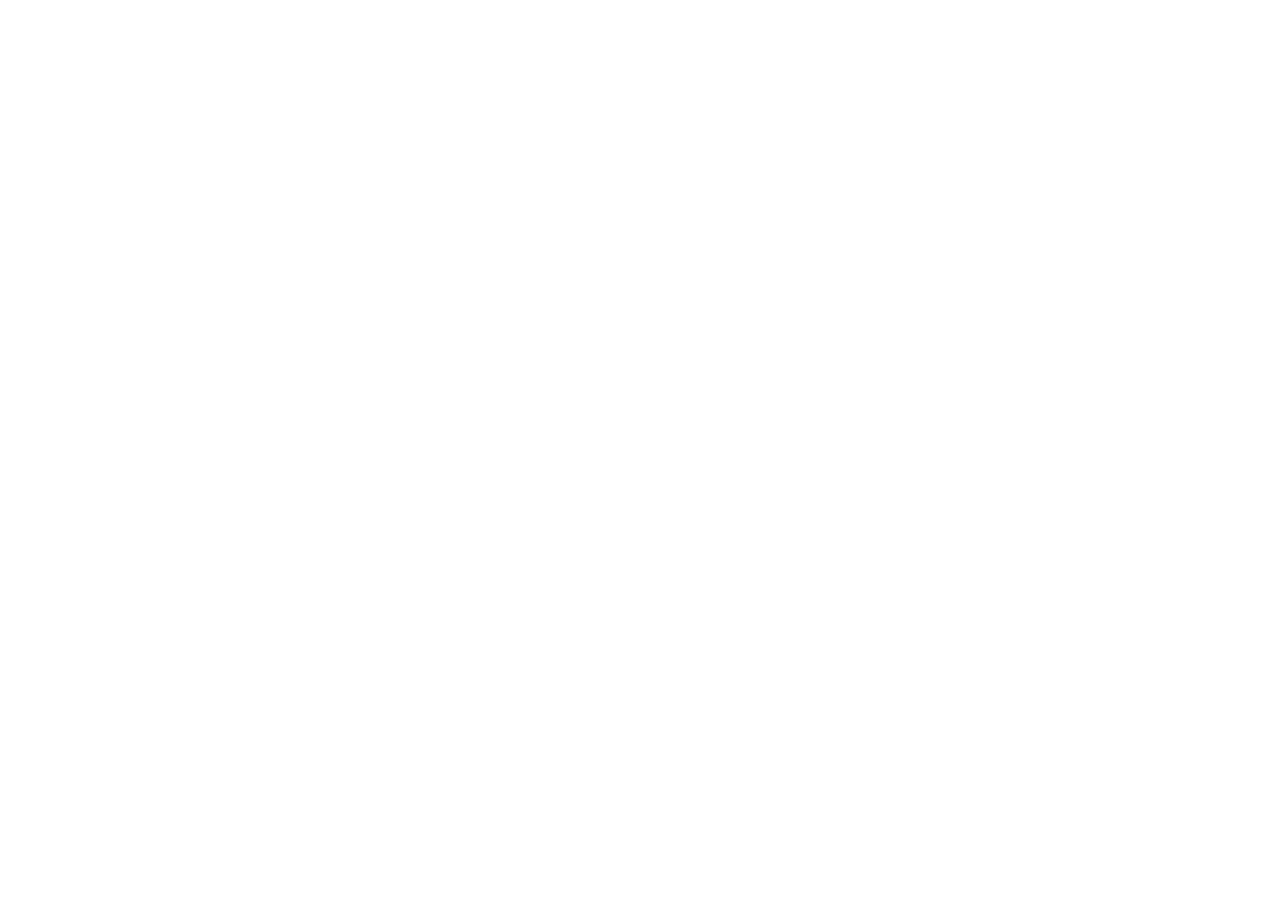
==== index.html @ c789a4a4 "Setup the project" ====
<!DOCTYPE html>
<html lang="en">

<head>
    <meta charset="UTF-8">
    <meta http-equiv="X-UA-Compatible" content="IE=edge">
    <meta name="viewport" content="width=device-width, initial-scale=1.0">
    <title>Conference</title>
    <link rel="stylesheet" href="./styles/style.css" />
</head>

<body>

</body>

</html>
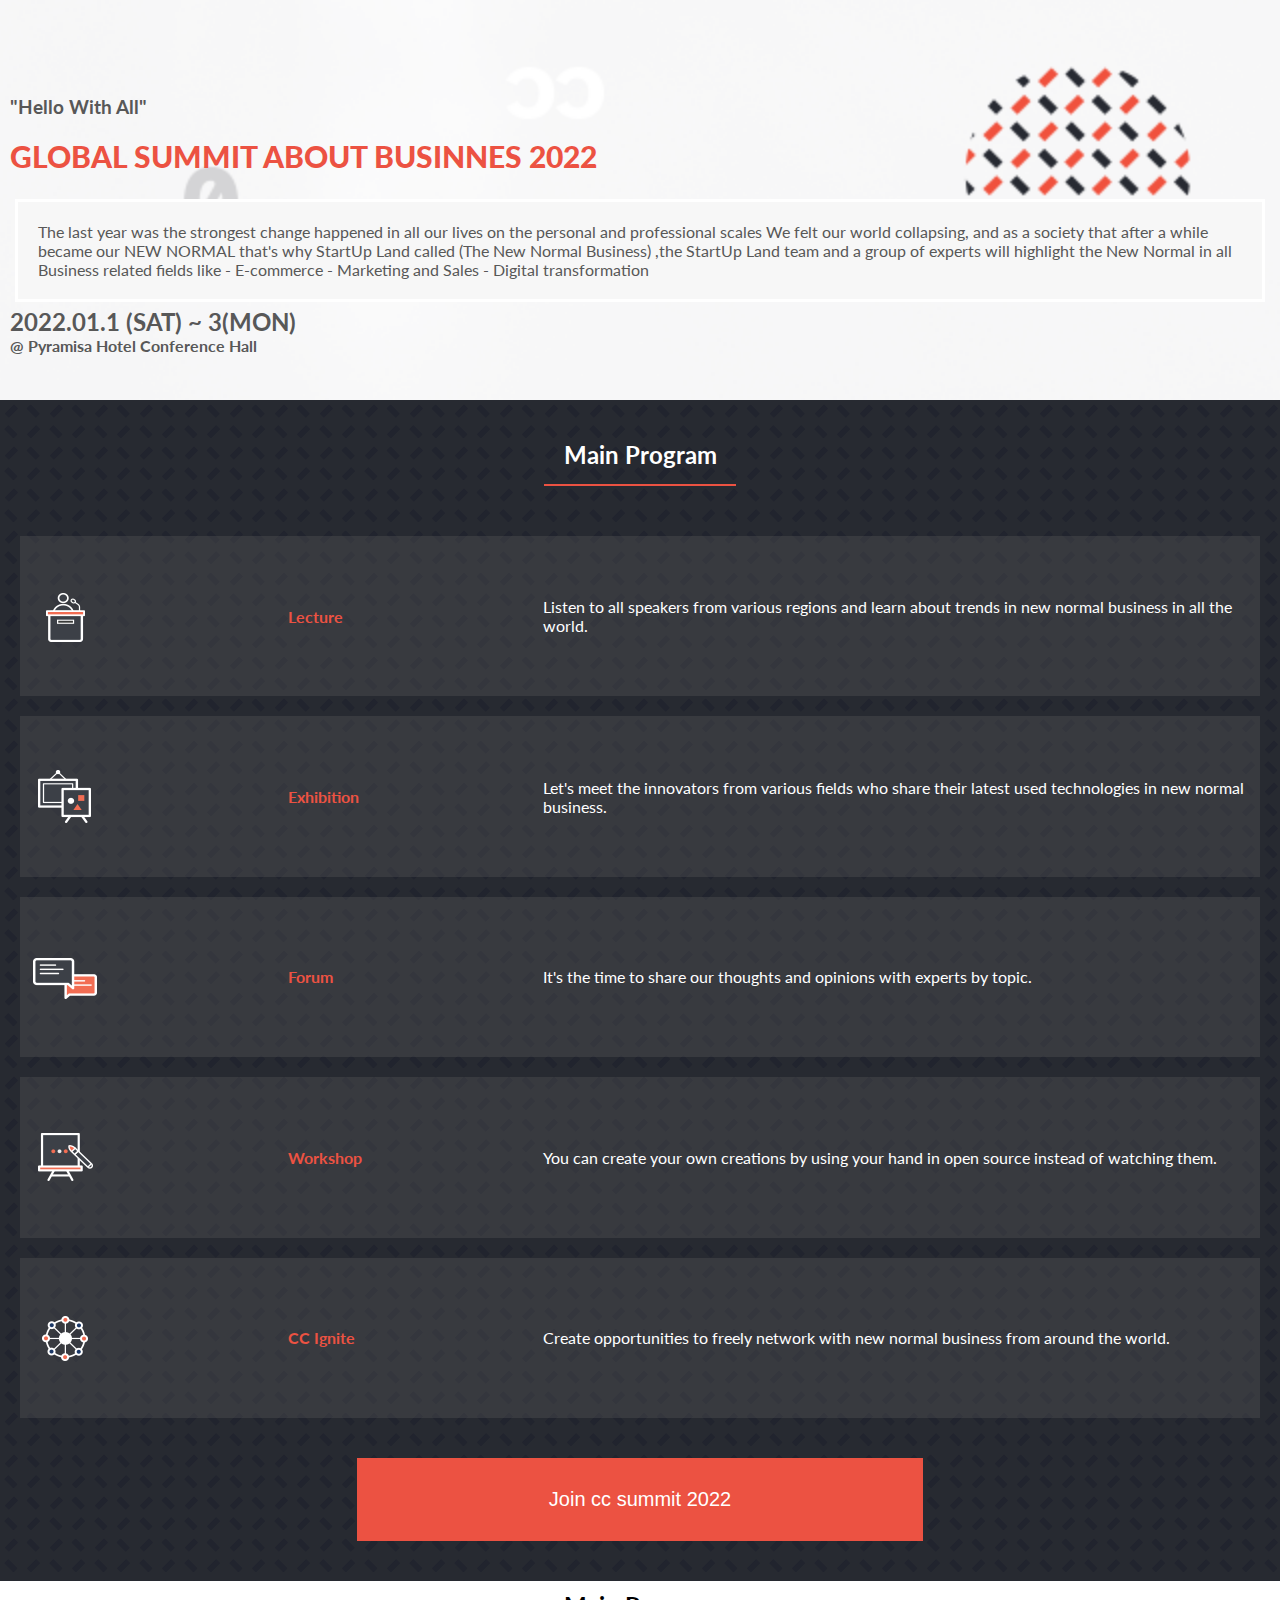
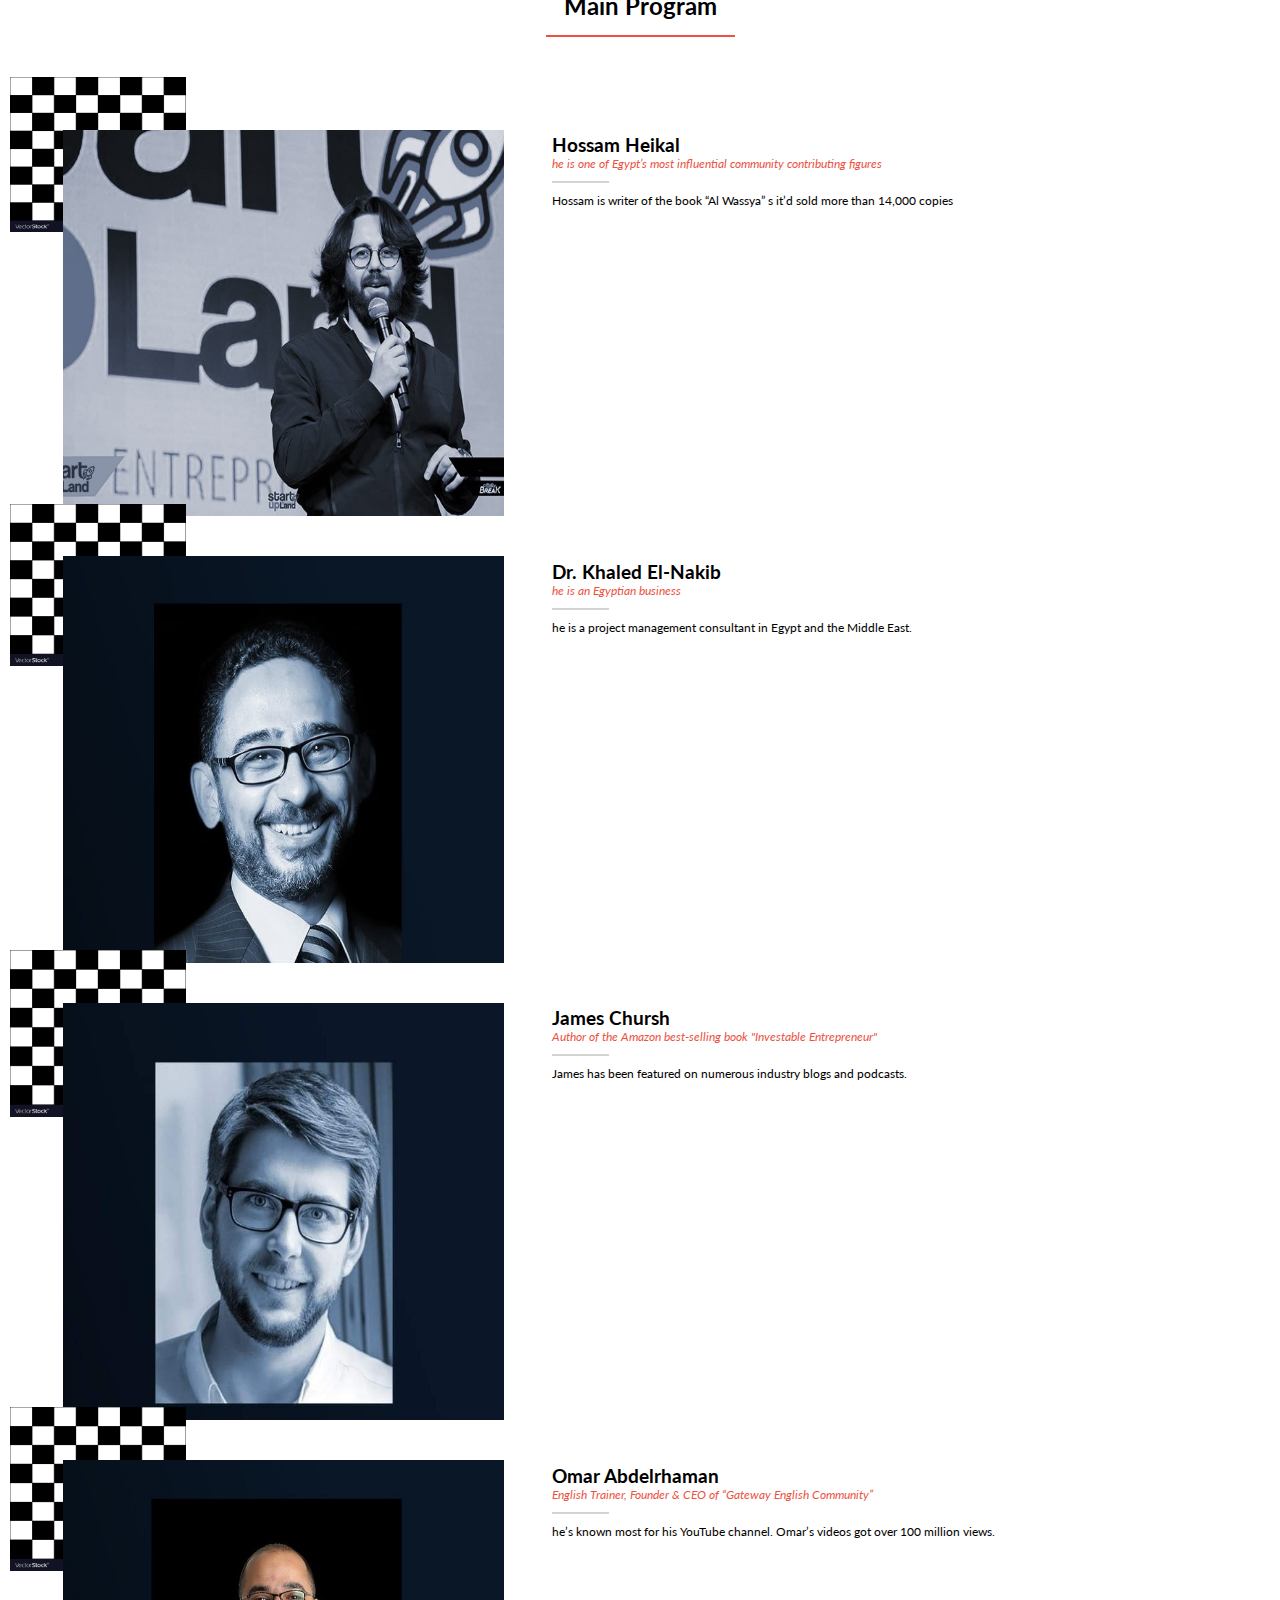
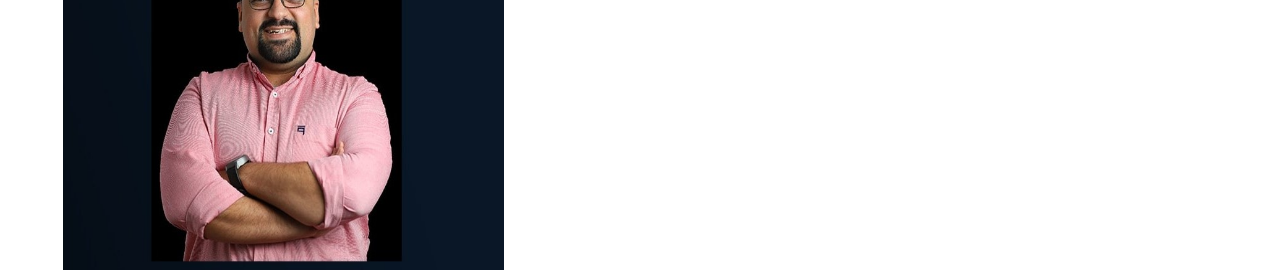
==== commit 001def88: "Finish mobile version for milestone 1" ====
--- a/index.html
+++ b/index.html
@@ -6,10 +6,173 @@
     <meta http-equiv="X-UA-Compatible" content="IE=edge">
     <meta name="viewport" content="width=device-width, initial-scale=1.0">
     <title>Conference</title>
-    <link rel="stylesheet" href="./styles/style.css" />
+    <link rel="stylesheet" href="./styles/index.css" />
+    <link rel="stylesheet" href="https://use.fontawesome.com/releases/v5.15.4/css/all.css"
+        integrity="sha384-DyZ88mC6Up2uqS4h/KRgHuoeGwBcD4Ng9SiP4dIRy0EXTlnuz47vAwmeGwVChigm" crossorigin="anonymous">
 </head>
 
 <body>
+    <!-- DESKTOP: social media header   -->
+    <di>
+        <!-- 
+        <i class="fab fa-twitter"></i>
+        <i class="fab fa-facebook-f"></i> -->
+    </di>
+
+    <!-- nav -->
+    <nav class="nav">
+        <i class="fas fa-bars"></i>
+    </nav>
+
+    <!-- header section -->
+    <header class="header">
+        <h3>"Hello With All"</h3>
+        <h1 class="header__header1">GLOBAL SUMMIT ABOUT BUSINNES 2022</h1>
+        <p class="header__text">
+            The last year was the strongest change happened in all our lives on the personal and professional scales We
+            felt our world collapsing, and as a society that after a while became our NEW NORMAL that's why StartUp Land
+            called (The New Normal Business) ,the StartUp Land team and a group of experts will highlight the New
+            Normal in all Business related fields like - E-commerce - Marketing and Sales - Digital transformation
+        </p>
+        <h2>2022.01.1 (SAT) ~ 3(MON)</h2>
+        <h4 class="header__time">@ Pyramisa Hotel Conference Hall</h4>
+    </header>
+
+    <!-- main progeram -->
+    <main class="main">
+        <div class="main__heading">
+            <h2>Main Program</h2>
+            <div class="main__line"></div>
+        </div>
+        <div class="main__List">
+            <div class="main__List__item">
+                <img class="main__List__item__SubItem" src="./assets/lecture.png" alt="lecture">
+                <h4 class="main__List__item__SubItem main__List__item__title"> Lecture</h4>
+                <p class="main__List__item__SubItem ">
+                    Listen to all speakers from various regions and learn about trends
+                    in new normal business in all the world.
+                </p>
+            </div>
+            <div class="main__List__item">
+                <img class="main__List__item__SubItem" src="./assets/CC.png" alt="CC">
+                <h4 class="main__List__item__SubItem main__List__item__title"> Exhibition</h4>
+                <p class="main__List__item__SubItem ">
+                    Let's meet the innovators from various fields who share their latest
+                    used technologies in new normal business.
+                </p>
+            </div>
+            <div class="main__List__item">
+                <img class="main__List__item__SubItem" src="./assets/forum.png" alt="forum">
+                <h4 class="main__List__item__SubItem main__List__item__title"> Forum</h4>
+                <p class="main__List__item__SubItem ">
+                    It's the time to share our thoughts and opinions with experts by topic.
+                </p>
+            </div>
+            <div class="main__List__item">
+                <img class="main__List__item__SubItem" src="./assets/workshop.png" alt="workshop">
+                <h4 class="main__List__item__SubItem main__List__item__title"> Workshop</h4>
+                <p class="main__List__item__SubItem ">
+                    You can create your own creations by using your hand in open source instead of watching them.
+                </p>
+            </div>
+            <div class="main__List__item">
+                <img class="main__List__item__SubItem" src="./assets/ignite.png" alt="ignite">
+                <h4 class="main__List__item__SubItem main__List__item__title">CC Ignite</h4>
+                <p class="main__List__item__SubItem ">
+                    Create opportunities to freely network with new normal business from around the world.
+                </p>
+            </div>
+        </div>
+        <div class="btn-container">
+            <button class="main-btn" type="button">
+                Join cc summit 2022
+            </button>
+        </div>
+    </main>
+    <!-- featured speakers -->
+    <section class="speakers">
+        <div class="speakers__heading">
+            <h2>Main Program</h2>
+            <div class="speakers__line"></div>
+        </div>
+        <div class="speakers__list__item">
+            <div class="speaker__list__item__img">
+                <img src="./assets/HossamHeikal2.jpeg" />
+            </div>
+            <div class="speaker__list__item__content">
+                <h3>Hossam Heikal</h3>
+                <p class="speaker__list__item__content__bio">
+                    he is one of Egypt’s most influential community contributing figures
+                </p>
+                <div class="speakers__bio__line">
+
+                </div>
+                <p>
+                    Hossam is writer of the book “Al Wassya” s it’d sold more than 14,000 copies
+                </p>
+            </div>
+        </div>
+        <div class="speakers__list__item">
+            <div class="speaker__list__item__img">
+                <img src="./assets/khalid.jpg" />
+            </div>
+            <div class="speaker__list__item__content">
+                <h3>Dr. Khaled El-Nakib</h3>
+                <p class="speaker__list__item__content__bio">
+                    he is an Egyptian business
+                </p>
+                <div class="speakers__bio__line">
+
+                </div>
+                <p>
+                    he is a project management consultant in Egypt and the Middle East.
+                </p>
+            </div>
+        </div>
+        <div class="speakers__list__item">
+            <div class="speaker__list__item__img">
+                <img src="./assets/james.jpg" />
+            </div>
+            <div class="speaker__list__item__content">
+                <h3>James Chursh</h3>
+                <p class="speaker__list__item__content__bio">
+                    Author of the Amazon best-selling book "Investable Entrepreneur"
+                </p>
+                <div class="speakers__bio__line">
+
+                </div>
+                <p>
+                    James has been featured on numerous industry blogs and podcasts.
+            </div>
+        </div>
+        <div class="speakers__list__item">
+            <div class="speaker__list__item__img">
+                <img src="./assets/omarabdo.jpg" />
+            </div>
+            <div class="speaker__list__item__content">
+                <h3>Omar Abdelrhaman</h3>
+                <p class="speaker__list__item__content__bio">
+                    English Trainer, Founder & CEO of “Gateway English Community”
+                </p>
+                <div class="speakers__bio__line">
+
+                </div>
+                <p>
+                    he’s known most for his YouTube channel. Omar’s videos got over 100 million views.
+                </p>
+            </div>
+        </div>
+    </section>
+
+    <!-- DESKTOP: partner section -->
+    <section class="partner">
+
+    </section>
+
+    <!-- DESKTOP: footer -->
+    <footer class="footer">
+
+    </footer>
 
 </body>
 
--- a/styles/index.css
+++ b/styles/index.css
@@ -0,0 +1,167 @@
+@import url('https://fonts.googleapis.com/css2?family=Lato:ital,wght@0,100;0,300;0,400;0,700;0,900;1,100;1,300;1,400;1,700;1,900&display=swap');
+
+/*
+black: #272A31 
+orange: #EC5242
+gray: #D3D3D3
+*/
+body {
+  font-family: 'Lato', sans-serif;
+  font-weight: 400;
+}
+
+* {
+  margin: 0;
+  padding: 0;
+}
+
+i {
+  font-size: 30px;
+  margin: 20px 0 0 20px;
+}
+
+i:hover {
+  color: white;
+}
+
+.header {
+  background-image: url('../assets/mobile-bg.png');
+  background-size: cover;
+  background-position: center;
+  margin-top: -50px;
+  padding: 110px 10px 45px 10px;
+  color: #585858;
+}
+
+.header__header1 {
+  font-family: 'Lato', sans-serif;
+  padding: 20px 0;
+  font-size: 1.9em;
+  font-weight: 900;
+  color: #ec5242;
+}
+
+.header__text {
+  padding: 20px;
+  border: 3.5px solid #fff;
+  background-color: #f7f7f7;
+  margin: 5px;
+}
+
+.main {
+  background-image: url('../assets/main-bg.png');
+  background-color: #272a31;
+  color: #fff;
+  padding: 40px 0;
+}
+
+.main__line {
+  width: 15%;
+  height: 2px;
+  background-color: #ec5242;
+  margin-top: 15px;
+}
+
+.main__heading {
+  display: flex;
+  flex-direction: column;
+  align-items: center;
+}
+
+/* sperate */
+
+.main__List {
+  padding-top: 30px;
+}
+
+.main__List__item {
+  display: grid;
+  grid-template-columns: 18% 18% 58%;
+  background-color: #5f5f5f50;
+  grid-column-gap: 3%;
+  padding: 4% 1%;
+  margin: 20px;
+}
+
+.main__List__item__SubItem {
+  align-self: center;
+}
+
+.main__List__item__title {
+  color: #ec5242;
+}
+
+.btn-container {
+  display: flex;
+  justify-content: center;
+  margin-top: 40px;
+}
+
+.main-btn {
+  padding: 30px 15%;
+  background-color: #ec5242;
+  color: #fff;
+  border-style: none;
+  font-size: 20px;
+}
+
+/**************speakers styles****************/
+.speakers {
+  min-height: 500px;
+  padding: 10px;
+}
+
+.speakers__line {
+  width: 15%;
+  height: 2px;
+  background-color: #ec5242;
+  margin-top: 15px;
+}
+
+.speakers__heading {
+  display: flex;
+  flex-direction: column;
+  align-items: center;
+}
+
+.speakers__list__item {
+  display: grid;
+  grid-template-columns: 35% 57%;
+  grid-column-gap: 8%;
+  margin-top: 40px;
+}
+
+.speaker__list__item__img {
+  background-image: url('../assets/chess.jpg');
+  background-size: 40% 40%;
+  background-repeat: no-repeat;
+  background-position-x: 0;
+  background-position-y: 0;
+}
+
+.speaker__list__item__img img {
+  width: 100%;
+  height: 100%;
+  padding-left: 12%;
+  padding-top: 12%;
+}
+
+.speaker__list__item__content {
+  padding-top: 8%;
+}
+
+.speaker__list__item__content__bio {
+  font-style: italic;
+  color: #ec5242;
+}
+
+.speakers__bio__line {
+  width: 8%;
+  height: 2px;
+  background-color: #d3d3d3;
+  margin: 10px 0;
+}
+
+.speaker__list__item__content p {
+  font-size: 12px;
+}
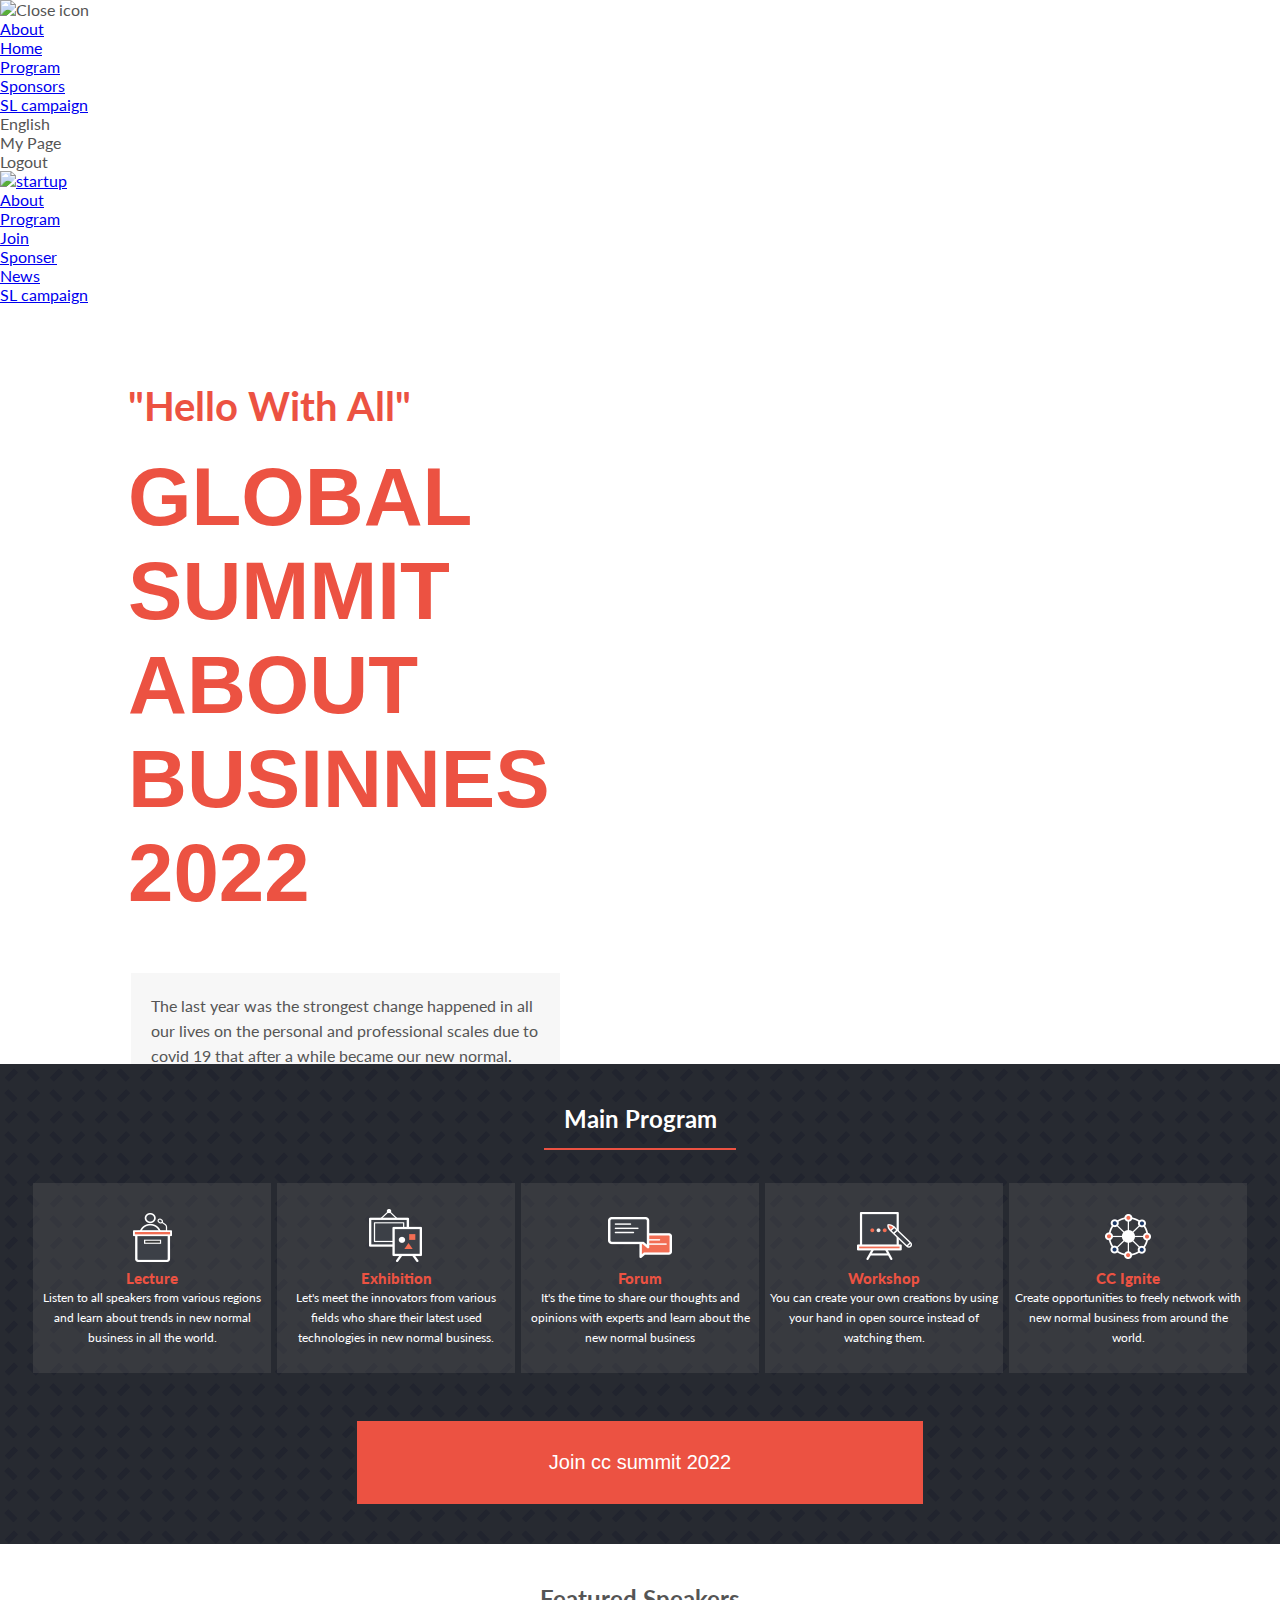
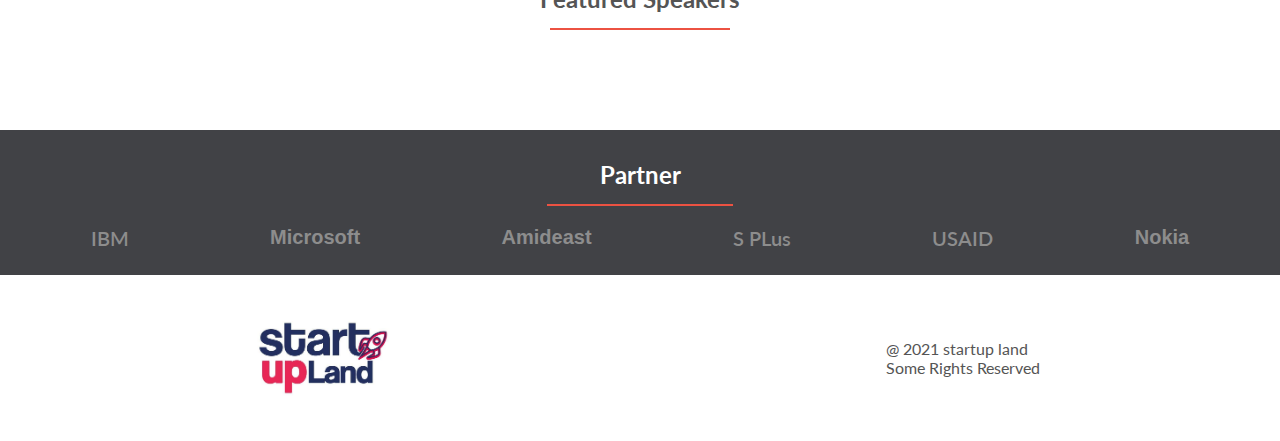
==== commit 13f77afe: "make some changes in style and readme" ====
--- a/index.html
+++ b/index.html
@@ -5,48 +5,80 @@
     <meta charset="UTF-8">
     <meta http-equiv="X-UA-Compatible" content="IE=edge">
     <meta name="viewport" content="width=device-width, initial-scale=1.0">
-    <title>Conference</title>
+    <title>Home</title>
     <link rel="stylesheet" href="./styles/index.css" />
+    <link rel="stylesheet" href="./styles/common.css" />
     <link rel="stylesheet" href="https://use.fontawesome.com/releases/v5.15.4/css/all.css"
         integrity="sha384-DyZ88mC6Up2uqS4h/KRgHuoeGwBcD4Ng9SiP4dIRy0EXTlnuz47vAwmeGwVChigm" crossorigin="anonymous">
 </head>
 
 <body>
+    <!-- overlay mobile menu code -->
+    <div id="navbar-overlay" class="overlay-background">
+        <a class="closeIcon"><img src="./assets/close-icon.png" alt="Close icon"></a>
+        <ul class="overlay-content">
+            <li><a class="one" href="about.html">About</a></li>
+            <li><a href="index.html">Home</a></li>
+            <li><a href="#program">Program</a></li>
+            <li><a href="#sponsor">Sponsors</a></li>
+            <li class="menu-item-border"><a class="item-link" href="#">SL campaign </a></li>
+        </ul>
+    </div>
+
     <!-- DESKTOP: social media header   -->
-    <di>
-        <!-- 
-        <i class="fab fa-twitter"></i>
-        <i class="fab fa-facebook-f"></i> -->
-    </di>
+    <div class="social">
+        <div> <i class="fab fa-twitter"></i></div>
+        <div> <i class="fab fa-facebook-f"></i></div>
+        <div>English</div>
+        <div>My Page</div>
+        <div>Logout</div>
+    </div>
 
     <!-- nav -->
-    <nav class="nav">
-        <i class="fas fa-bars"></i>
-    </nav>
+    <header class="nav">
+        <!-- <i class="fas fa-bars" id="humberger"></i> -->
+        <nav class="navbar-humberger">
+            <div class="icon-tab" id="humberger">
+                <div class="tab"></div>
+                <div class="tab"></div>
+                <div class="tab"></div>
+            </div>
+        </nav>
+        <ul class="nav__list">
+            <li class="nav__list__item nav__list__logo"><a href="about.html"><img src="./assets/nav-startup.jpg"
+                        alt="startup" /></a></li>
+            <li><a class="highlited" href="./about.html">About</a></li>
+            <li><a href="#">Program</a></li>
+            <li><a href="#">Join</a></li>
+            <li><a href="#">Sponser</a></li>
+            <li><a href="#">News</a></li>
+            <li class="item-border"><a href="#" class="item-link">SL campaign</a></li>
+        </ul>
+    </header>
 
     <!-- header section -->
     <header class="header">
-        <h3>"Hello With All"</h3>
-        <h1 class="header__header1">GLOBAL SUMMIT ABOUT BUSINNES 2022</h1>
+        <h2 class="header__header2">"Hello With All"</h2>
+        <h1 class="header__header1">GLOBAL SUMMIT ABOUT BUSINNES<span> 2022</span></h1>
         <p class="header__text">
-            The last year was the strongest change happened in all our lives on the personal and professional scales We
-            felt our world collapsing, and as a society that after a while became our NEW NORMAL that's why StartUp Land
-            called (The New Normal Business) ,the StartUp Land team and a group of experts will highlight the New
-            Normal in all Business related fields like - E-commerce - Marketing and Sales - Digital transformation
+            The last year was the strongest change happened in all our lives on the personal and professional scales due
+            to covid 19 that after a while became our new normal.
         </p>
-        <h2>2022.01.1 (SAT) ~ 3(MON)</h2>
-        <h4 class="header__time">@ Pyramisa Hotel Conference Hall</h4>
+        <h2 class="header__date">2022.01.1 (SAT) ~ 3(MON)</h2>
+        <p>@ Pyramisa Hotel Conference Hall</p>
     </header>
 
     <!-- main progeram -->
-    <main class="main">
+    <main class="main" id="program">
         <div class="main__heading">
             <h2>Main Program</h2>
             <div class="main__line"></div>
         </div>
         <div class="main__List">
             <div class="main__List__item">
-                <img class="main__List__item__SubItem" src="./assets/lecture.png" alt="lecture">
+                <div class="main__List__item__container">
+                    <img class="main__List__item__SubItem" src="./assets/lecture.png" alt="lecture">
+                </div>
                 <h4 class="main__List__item__SubItem main__List__item__title"> Lecture</h4>
                 <p class="main__List__item__SubItem ">
                     Listen to all speakers from various regions and learn about trends
@@ -54,7 +86,9 @@
                 </p>
             </div>
             <div class="main__List__item">
-                <img class="main__List__item__SubItem" src="./assets/CC.png" alt="CC">
+                <div class="main__List__item__container">
+                    <img class="main__List__item__SubItem" src="./assets/CC.png" alt="CC">
+                </div>
                 <h4 class="main__List__item__SubItem main__List__item__title"> Exhibition</h4>
                 <p class="main__List__item__SubItem ">
                     Let's meet the innovators from various fields who share their latest
@@ -62,21 +96,29 @@
                 </p>
             </div>
             <div class="main__List__item">
-                <img class="main__List__item__SubItem" src="./assets/forum.png" alt="forum">
+                <div class="main__List__item__container">
+                    <img class="main__List__item__SubItem" src="./assets/forum.png" alt="forum">
+                </div>
                 <h4 class="main__List__item__SubItem main__List__item__title"> Forum</h4>
                 <p class="main__List__item__SubItem ">
-                    It's the time to share our thoughts and opinions with experts by topic.
+                    It's the time to share our thoughts and opinions with experts and learn about the new
+                    normal business
                 </p>
             </div>
             <div class="main__List__item">
-                <img class="main__List__item__SubItem" src="./assets/workshop.png" alt="workshop">
+                <div class="main__List__item__container">
+                    <img class="main__List__item__SubItem" src="./assets/workshop.png" alt="workshop">
+
+                </div>
                 <h4 class="main__List__item__SubItem main__List__item__title"> Workshop</h4>
                 <p class="main__List__item__SubItem ">
                     You can create your own creations by using your hand in open source instead of watching them.
                 </p>
             </div>
             <div class="main__List__item">
-                <img class="main__List__item__SubItem" src="./assets/ignite.png" alt="ignite">
+                <div class="main__List__item__container">
+                    <img class="main__List__item__SubItem" src="./assets/ignite.png" alt="ignite">
+                </div>
                 <h4 class="main__List__item__SubItem main__List__item__title">CC Ignite</h4>
                 <p class="main__List__item__SubItem ">
                     Create opportunities to freely network with new normal business from around the world.
@@ -92,88 +134,46 @@
     <!-- featured speakers -->
     <section class="speakers">
         <div class="speakers__heading">
-            <h2>Main Program</h2>
+            <h2>Featured Speakers</h2>
             <div class="speakers__line"></div>
         </div>
-        <div class="speakers__list__item">
-            <div class="speaker__list__item__img">
-                <img src="./assets/HossamHeikal2.jpeg" />
-            </div>
-            <div class="speaker__list__item__content">
-                <h3>Hossam Heikal</h3>
-                <p class="speaker__list__item__content__bio">
-                    he is one of Egypt’s most influential community contributing figures
-                </p>
-                <div class="speakers__bio__line">
+        <div class="speakers__container">
 
-                </div>
-                <p>
-                    Hossam is writer of the book “Al Wassya” s it’d sold more than 14,000 copies
-                </p>
-            </div>
+
         </div>
-        <div class="speakers__list__item">
-            <div class="speaker__list__item__img">
-                <img src="./assets/khalid.jpg" />
-            </div>
-            <div class="speaker__list__item__content">
-                <h3>Dr. Khaled El-Nakib</h3>
-                <p class="speaker__list__item__content__bio">
-                    he is an Egyptian business
-                </p>
-                <div class="speakers__bio__line">
-
-                </div>
-                <p>
-                    he is a project management consultant in Egypt and the Middle East.
-                </p>
-            </div>
-        </div>
-        <div class="speakers__list__item">
-            <div class="speaker__list__item__img">
-                <img src="./assets/james.jpg" />
-            </div>
-            <div class="speaker__list__item__content">
-                <h3>James Chursh</h3>
-                <p class="speaker__list__item__content__bio">
-                    Author of the Amazon best-selling book "Investable Entrepreneur"
-                </p>
-                <div class="speakers__bio__line">
-
-                </div>
-                <p>
-                    James has been featured on numerous industry blogs and podcasts.
-            </div>
-        </div>
-        <div class="speakers__list__item">
-            <div class="speaker__list__item__img">
-                <img src="./assets/omarabdo.jpg" />
-            </div>
-            <div class="speaker__list__item__content">
-                <h3>Omar Abdelrhaman</h3>
-                <p class="speaker__list__item__content__bio">
-                    English Trainer, Founder & CEO of “Gateway English Community”
-                </p>
-                <div class="speakers__bio__line">
-
-                </div>
-                <p>
-                    he’s known most for his YouTube channel. Omar’s videos got over 100 million views.
-                </p>
-            </div>
-        </div>
+        <button class="speaker-btn">MORE</button>
     </section>
 
     <!-- DESKTOP: partner section -->
-    <section class="partner">
+    <section class="partner" id="sponsor">
+        <h2>Partner</h2>
+        <div class="main__heading">
+            <div class="main__line"></div>
+        </div>
+        <div class="partner__logos">
+            <span class="partner__logos__type1">IBM</span>
+            <span class="partner__logos__type2">Microsoft</span>
+            <span class="partner__logos__type2">Amideast</span>
+            <span class="partner__logos__type1">S PLus</span>
+            <span class="partner__logos__type1">USAID</span>
+            <span class="partner__logos__type2">Nokia</span>
+        </div>
 
     </section>
 
     <!-- DESKTOP: footer -->
-    <footer class="footer">
-
+    <footer>
+        <div class="footer__container">
+            <img src="./assets/startup.jpg" alt="startup">
+            <div class="footer__container__content">
+                <p>@ 2021 startup land</p>
+                <p>Some Rights Reserved </p>
+            </div>
+        </div>
     </footer>
 
+    <script src="./scripts/menu.js"></script>
+    <script src="./scripts/speakers.js"></script>
 </body>
 
 </html>--- a/styles/index.css
+++ b/styles/index.css
@@ -1,5 +1,5 @@
 @import url('https://fonts.googleapis.com/css2?family=Lato:ital,wght@0,100;0,300;0,400;0,700;0,900;1,100;1,300;1,400;1,700;1,900&display=swap');
-
+@import url('http://fonts.cdnfonts.com/css/cocogoose');
 /*
 black: #272A31 
 orange: #EC5242
@@ -8,6 +8,7 @@
 body {
   font-family: 'Lato', sans-serif;
   font-weight: 400;
+  color: #555555;
 }
 
 * {
@@ -15,29 +16,40 @@
   padding: 0;
 }
 
-i {
-  font-size: 30px;
-  margin: 20px 0 0 20px;
-}
-
-i:hover {
-  color: white;
-}
-
 .header {
-  background-image: url('../assets/mobile-bg.png');
+  box-sizing: border-box;
+  width: 100%;
+  height: 100%;
+  padding: 110px 40px;
+  display: block;
+  position: relative;
+  margin-top: -50px;
+  color: #555555;
+  z-index: -1;
+}
+
+.header::after {
+  content: '';
+  background: url('../assets/bg-home.jpg');
   background-size: cover;
-  background-position: center;
-  margin-top: -50px;
-  padding: 110px 10px 45px 10px;
-  color: #585858;
+  opacity: 0.5;
+  top: 0;
+  left: 0;
+  bottom: 0;
+  right: 0;
+  position: absolute;
+  z-index: -1;
+}
+
+.header__header2 {
+  color: #ec5242;
 }
 
 .header__header1 {
-  font-family: 'Lato', sans-serif;
+  font-family: 'COCOGOOSE', sans-serif;
   padding: 20px 0;
   font-size: 1.9em;
-  font-weight: 900;
+  font-weight: 700;
   color: #ec5242;
 }
 
@@ -46,6 +58,13 @@
   border: 3.5px solid #fff;
   background-color: #f7f7f7;
   margin: 5px;
+  line-height: 25px;
+}
+
+.header__date {
+  font-family: 'COCOGOOSE', sans-serif;
+  font-size: 1.3em;
+  padding: 20px 0 5px 0;
 }
 
 .main {
@@ -67,8 +86,6 @@
   flex-direction: column;
   align-items: center;
 }
-
-/* sperate */
 
 .main__List {
   padding-top: 30px;
@@ -85,10 +102,15 @@
 
 .main__List__item__SubItem {
   align-self: center;
+  font-size: 15px;
+  font-weight: 400;
+  line-height: 20px;
 }
 
 .main__List__item__title {
+  font-size: 17px;
   color: #ec5242;
+  font-weight: bold;
 }
 
 .btn-container {
@@ -107,8 +129,7 @@
 
 /**************speakers styles****************/
 .speakers {
-  min-height: 500px;
-  padding: 10px;
+  padding: 20px;
 }
 
 .speakers__line {
@@ -129,6 +150,7 @@
   grid-template-columns: 35% 57%;
   grid-column-gap: 8%;
   margin-top: 40px;
+  box-sizing: border-box;
 }
 
 .speaker__list__item__img {
@@ -142,6 +164,8 @@
 .speaker__list__item__img img {
   width: 100%;
   height: 100%;
+  object-fit: cover;
+  object-position: bottom;
   padding-left: 12%;
   padding-top: 12%;
 }
@@ -165,3 +189,172 @@
 .speaker__list__item__content p {
   font-size: 12px;
 }
+
+.speaker-btn {
+  width: 100%;
+  height: 50px;
+  background-color: #fff;
+  border: 1px solid #d3d3d3;
+  margin-top: 70px;
+  color: #555555;
+}
+
+.partner {
+  display: none;
+}
+
+.footer__container {
+  display: none;
+}
+
+.icon-tab {
+  margin: 20px 0 0 20px;
+  width: 30px;
+  z-index: 2;
+  cursor: pointer;
+}
+
+.tab {
+  background-color: #131313;
+  width: 25px;
+  height: 4px;
+  margin-bottom: 4px;
+  border-radius: 2px;
+}
+
+@media screen and (min-width: 768px) {
+  .navbar-humberger {
+    display: none;
+  }
+
+  .header {
+    padding-left: 10%;
+    height: 90vh;
+    padding-top: 10%;
+  }
+
+  .header__header2 {
+    font-size: 2.5em;
+  }
+
+  .header__header1 {
+    width: 50%;
+    font-size: 5.1em;
+  }
+
+  .header__header1 span {
+    display: block;
+  }
+
+  .header__text {
+    padding: 20px;
+    border: 3.5px solid #fff;
+    background-color: #f7f7f7;
+    margin: 30px 0;
+    width: 35%;
+  }
+
+  .header__date {
+    font-family: 'COCOGOOSE', sans-serif;
+    font-size: 2em;
+    padding: 20px 0 15px 0;
+  }
+
+  .main__List {
+    display: grid;
+    grid-template-columns: repeat(5, 1fr);
+    padding: 30px;
+  }
+
+  .main__List__item__container {
+    text-align: center;
+  }
+
+  .main__List__item {
+    display: grid;
+    grid-template-columns: 100%;
+    background-color: #5f5f5f50;
+    padding: 10% 2%;
+    margin: 3px;
+    text-align: center;
+  }
+
+  .main__List__item__SubItem {
+    font-size: 12px;
+    font-weight: 400;
+    line-height: 20px;
+  }
+
+  .main__List__item__title {
+    font-size: 15px;
+    font-weight: 1000;
+  }
+
+  .btn-container {
+    margin-top: 15px;
+  }
+
+  .speakers {
+    padding: 40px;
+  }
+
+  .speakers__container {
+    display: grid;
+    grid-template-columns: 1fr 1fr;
+    grid-row-gap: 25px;
+  }
+
+  .speaker-btn {
+    display: none;
+  }
+
+  .partner {
+    display: block;
+    background-color: #414246;
+    text-align: center;
+    padding: 0 20px;
+    margin-top: 60px;
+  }
+
+  .partner h2 {
+    color: #fff;
+    padding-top: 30px;
+  }
+
+  .partner__logos {
+    display: flex;
+    justify-content: space-around;
+    flex-wrap: wrap;
+    font-weight: 600;
+    font-size: 20px;
+    color: #8d8d8d;
+    margin-top: 10px;
+  }
+
+  .partner__logos span {
+    padding-bottom: 15px;
+    margin: 10px;
+  }
+
+  .partner__logos__type1 {
+    font-family: 'Lato', sans-serif;
+  }
+
+  .partner__logos__type2 {
+    font-family: 'COCOGOOSE', sans-serif;
+  }
+
+  .footer__container {
+    display: flex;
+    justify-content: space-around;
+  }
+
+  .footer__container img {
+    width: 13%;
+    height: 7%;
+  }
+
+  .footer__container__content {
+    align-self: center;
+  }
+}
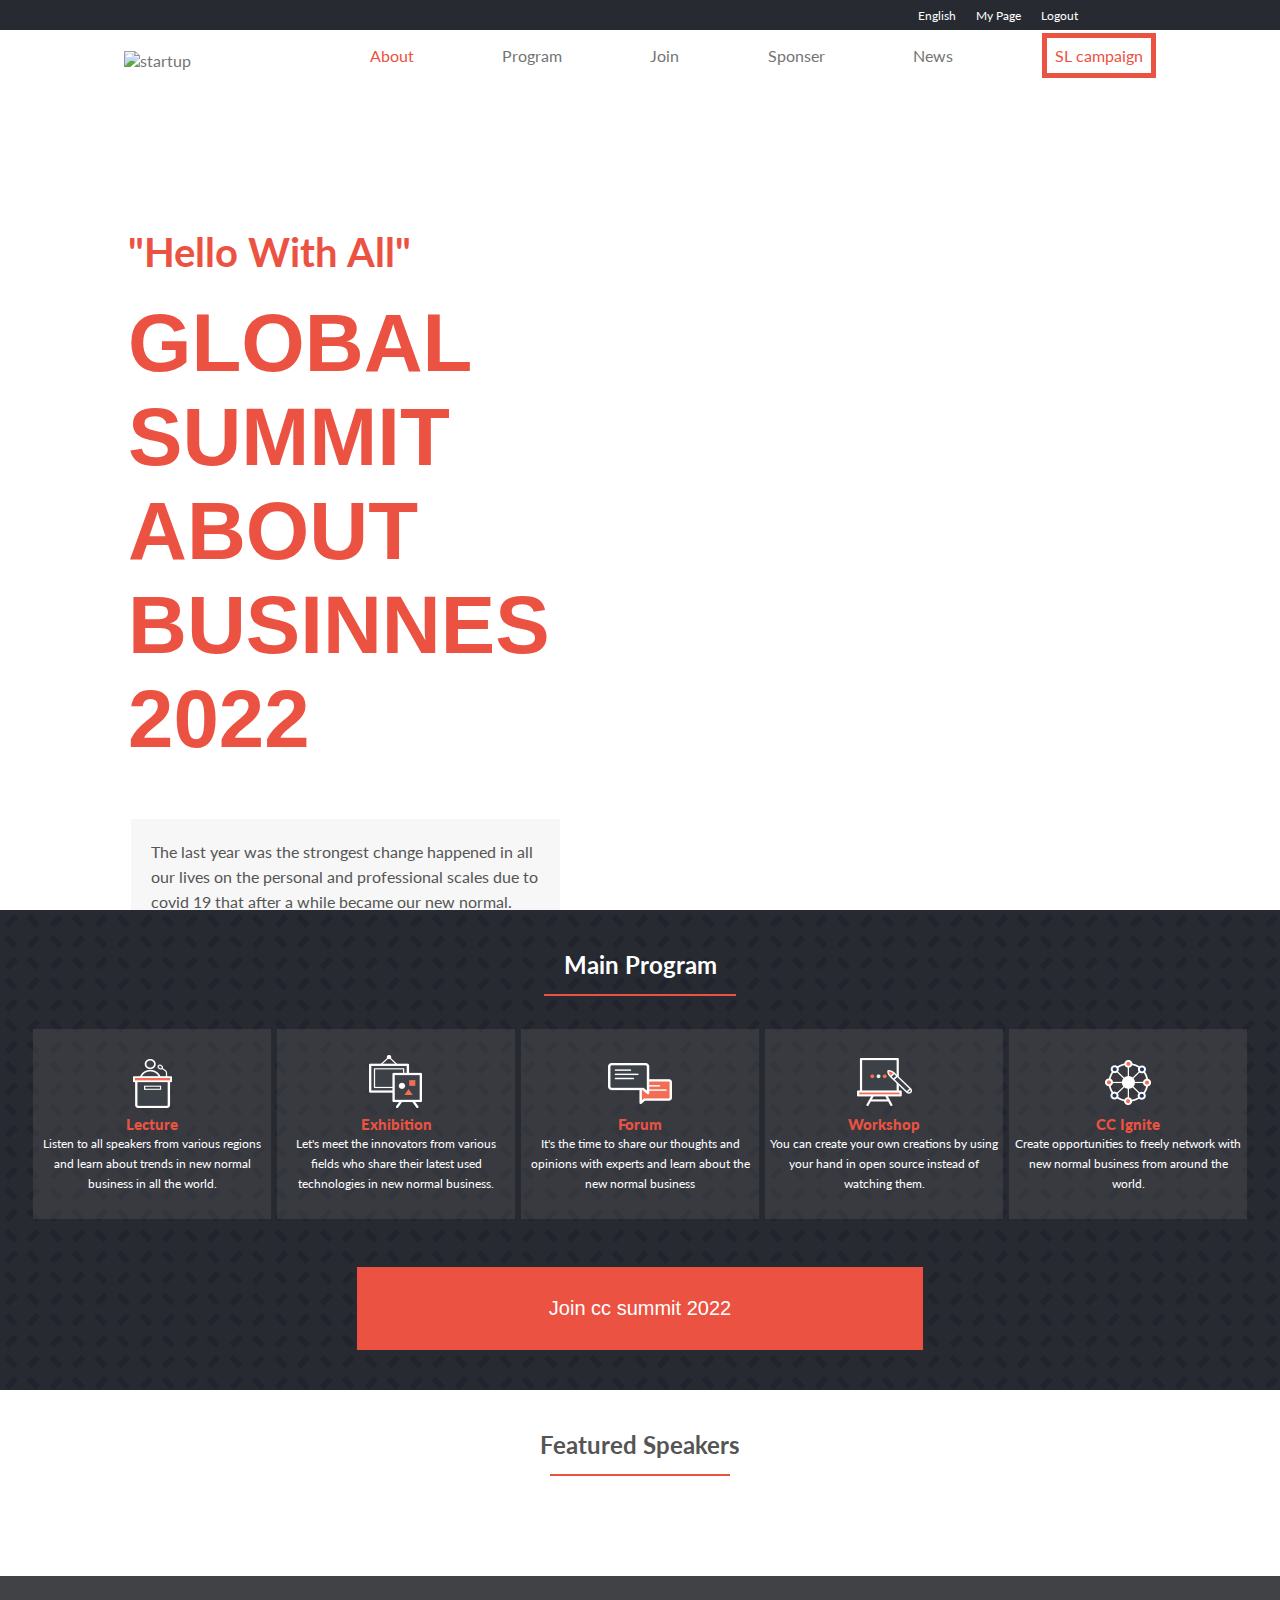
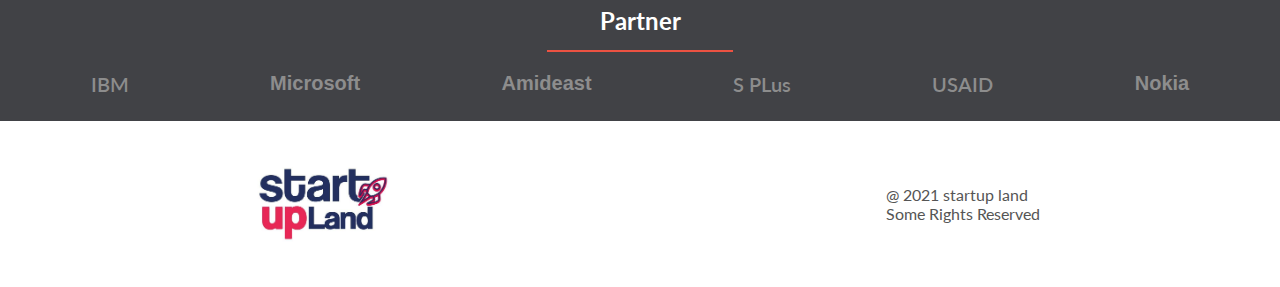
==== commit 104143a3: "Add little changes" ====
--- a/index.html
+++ b/index.html
@@ -48,9 +48,9 @@
             <li class="nav__list__item nav__list__logo"><a href="about.html"><img src="./assets/nav-startup.jpg"
                         alt="startup" /></a></li>
             <li><a class="highlited" href="./about.html">About</a></li>
-            <li><a href="#">Program</a></li>
+            <li><a href="#program">Program</a></li>
             <li><a href="#">Join</a></li>
-            <li><a href="#">Sponser</a></li>
+            <li><a href="#sponsor">Sponser</a></li>
             <li><a href="#">News</a></li>
             <li class="item-border"><a href="#" class="item-link">SL campaign</a></li>
         </ul>
--- a/styles/index.css
+++ b/styles/index.css
@@ -1,10 +1,6 @@
 @import url('https://fonts.googleapis.com/css2?family=Lato:ital,wght@0,100;0,300;0,400;0,700;0,900;1,100;1,300;1,400;1,700;1,900&display=swap');
 @import url('http://fonts.cdnfonts.com/css/cocogoose');
-/*
-black: #272A31 
-orange: #EC5242
-gray: #D3D3D3
-*/
+
 body {
   font-family: 'Lato', sans-serif;
   font-weight: 400;
--- a/styles/common.css
+++ b/styles/common.css
@@ -0,0 +1,151 @@
+html {
+  scroll-behavior: smooth;
+}
+
+#humberger {
+  display: block;
+}
+
+i {
+  font-size: 30px;
+  margin: 20px 0 0 20px;
+}
+
+.nav__list {
+  display: none;
+}
+
+.social {
+  display: none;
+}
+
+/* overlay */
+
+.overlay-background {
+  height: 100%;
+  width: 0;
+  position: fixed;
+  z-index: 1;
+  left: 0;
+  top: 0;
+  background-color: rgba(37, 37, 37, 0.747);
+  overflow-x: hidden;
+}
+
+.overlay-content {
+  position: relative;
+  top: 10%;
+  text-align: left;
+}
+
+.overlay-background a {
+  padding: 15px;
+  text-decoration: none;
+  display: block;
+  transition: 0.3s;
+  font-size: 32px;
+  font-style: normal;
+  font-weight: 450;
+  line-height: 44px;
+  text-align: left;
+  color: #fff;
+}
+
+.overlay-background .closeIcon {
+  position: absolute;
+  top: 0;
+  right: 15px;
+  cursor: pointer;
+}
+
+.blur {
+  filter: blur(8px);
+}
+
+.menu-item-border {
+  border: 5px solid #ec5242;
+  padding: 8px;
+  color: #ec5242;
+  width: 60%;
+}
+
+a {
+  color: #757474;
+}
+
+.item-link {
+  color: #ec5242;
+}
+
+a:hover {
+  color: #ec5242;
+}
+
+@media screen and (min-width: 768px) {
+  .social {
+    display: block;
+    height: 30px;
+    background-color: #272a31;
+    color: #fff;
+    padding: 0;
+    margin: 0;
+    font-size: 12px;
+    display: flex;
+    justify-content: flex-end;
+    align-items: center;
+    padding-right: 15%;
+  }
+
+  a.one:link {
+    color: #ff0000;
+  }
+
+  .social > div {
+    padding: 0 10px;
+  }
+
+  .social i {
+    font-size: 14px;
+    margin-bottom: 20px;
+  }
+
+  #humberger {
+    display: none;
+  }
+
+  .nav {
+    height: 120px;
+  }
+
+  .nav__list {
+    list-style: none;
+    display: flex;
+    justify-content: space-around;
+    align-items: center;
+    padding: 3px 80px 0 80px;
+  }
+
+  .highlited {
+    color: #ec5242;
+  }
+
+  .nav__list__logo {
+    margin-right: 90px;
+  }
+
+  a:link {
+    text-decoration: none;
+  }
+
+  .nav__list img {
+    width: 80%;
+    height: 50px;
+    margin-top: 10px;
+  }
+
+  .item-border {
+    border: 5px solid #ec5242;
+    padding: 8px;
+    color: #ec5242;
+  }
+}
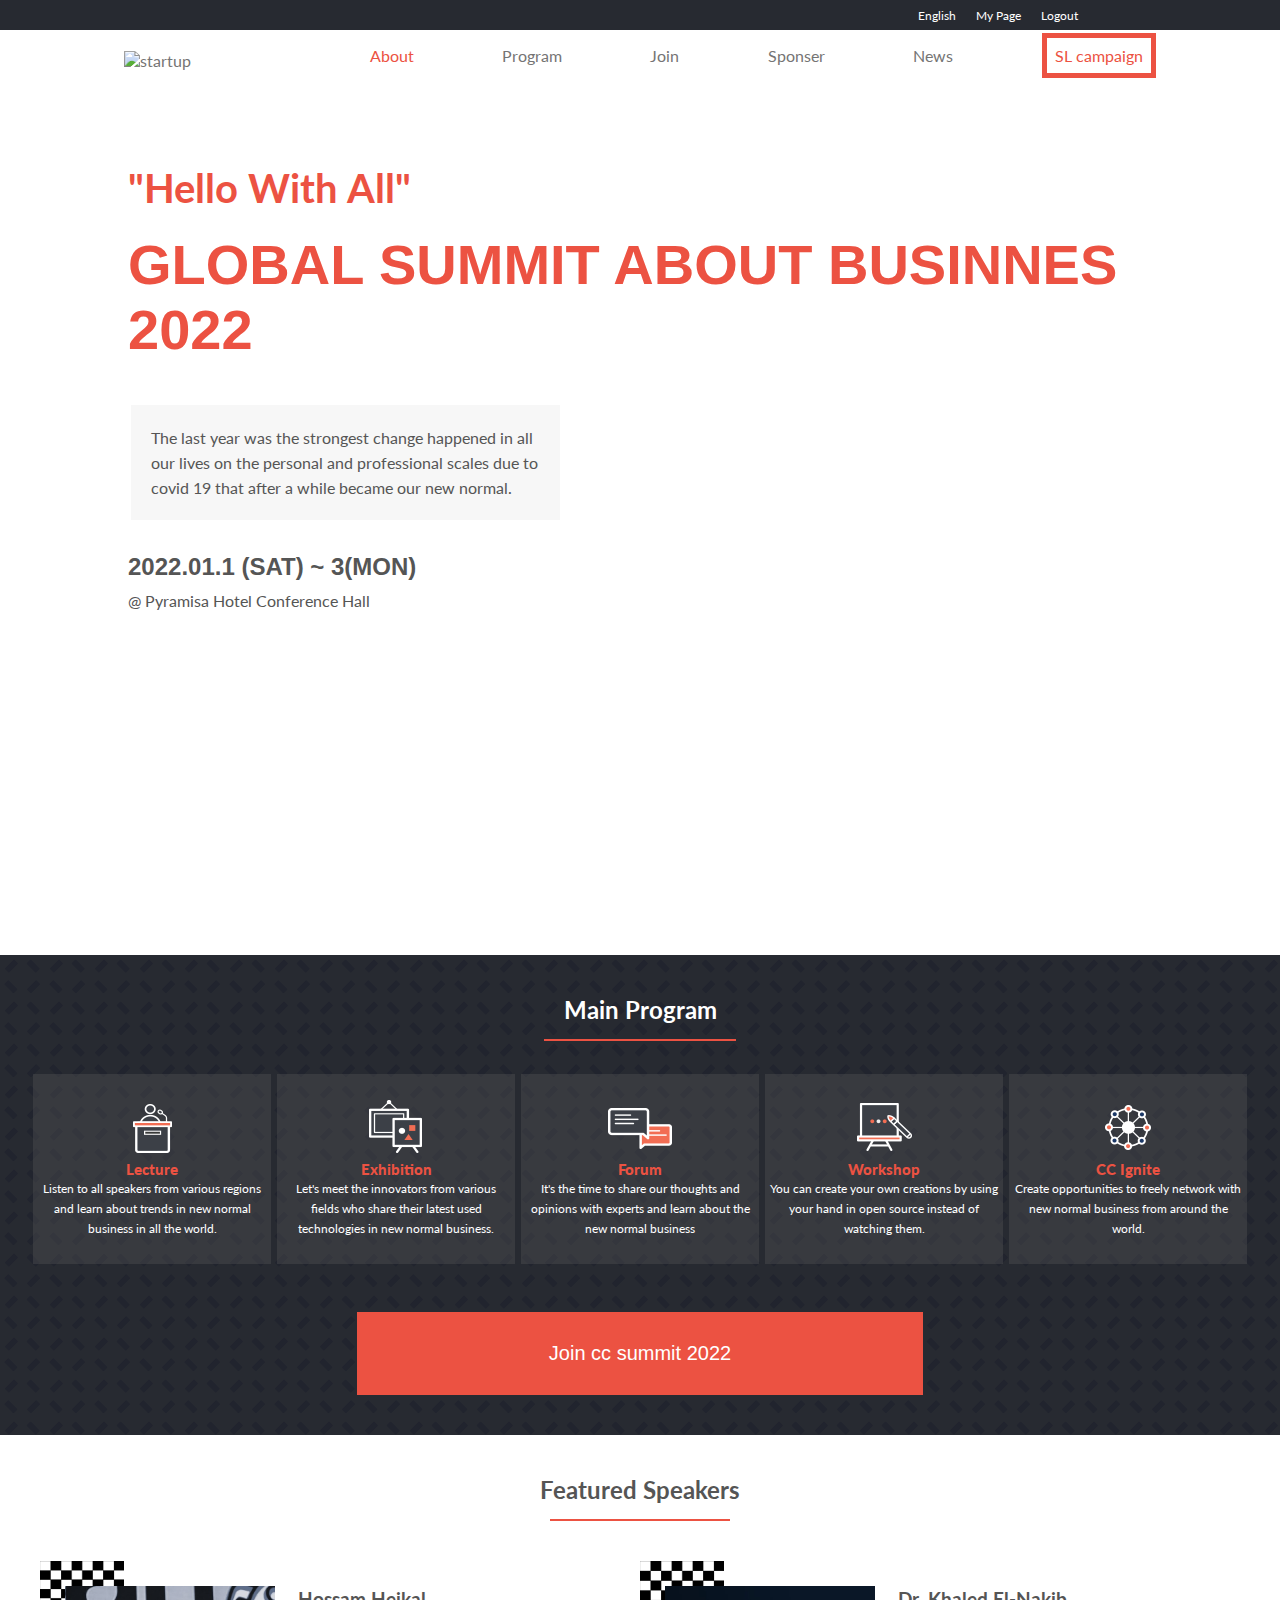
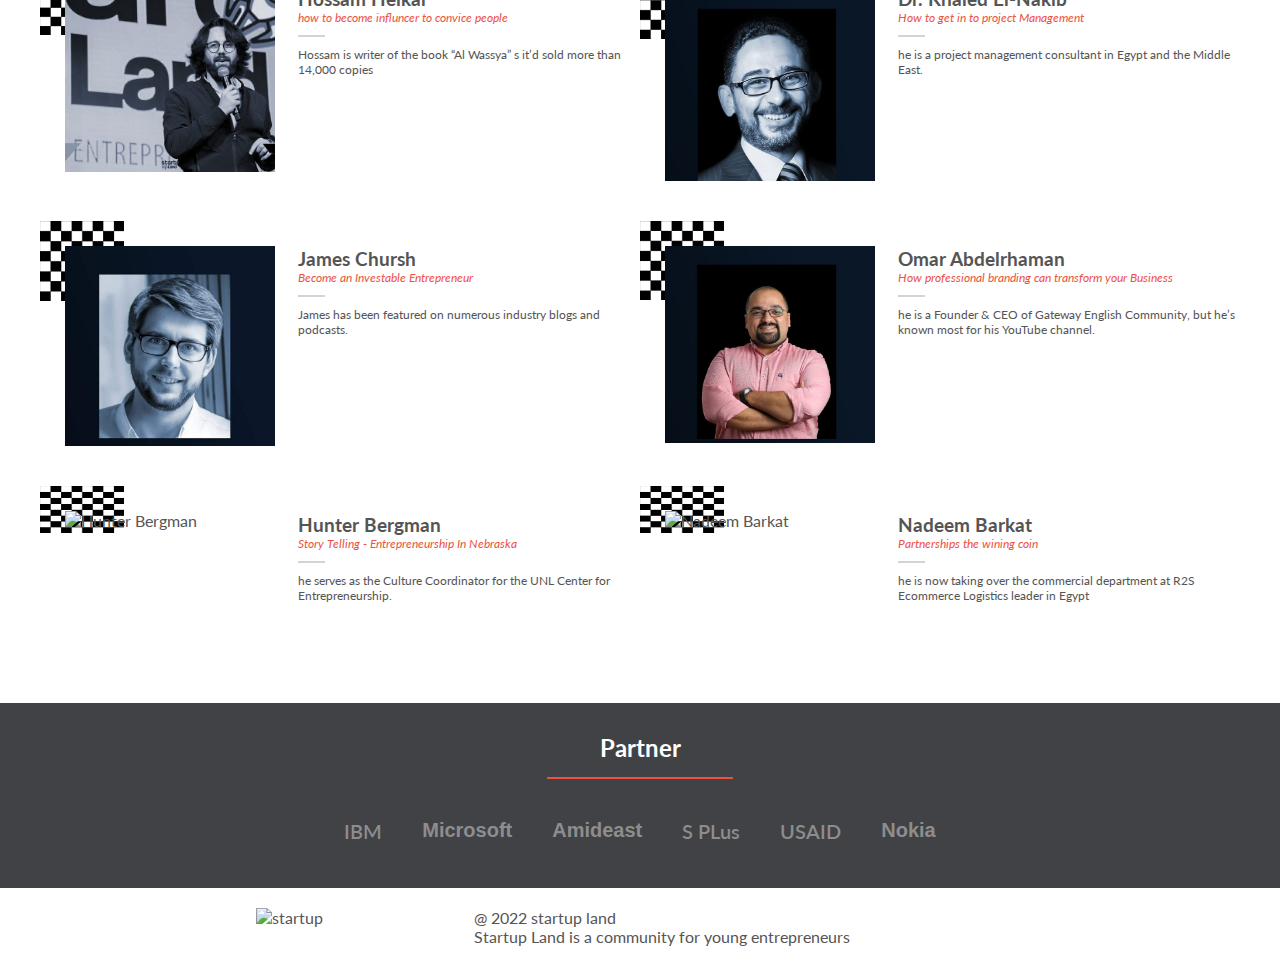
==== commit fd014bc1: "Add required changes according to the review" ====
--- a/index.html
+++ b/index.html
@@ -36,7 +36,6 @@
 
     <!-- nav -->
     <header class="nav">
-        <!-- <i class="fas fa-bars" id="humberger"></i> -->
         <nav class="navbar-humberger">
             <div class="icon-tab" id="humberger">
                 <div class="tab"></div>
@@ -45,7 +44,7 @@
             </div>
         </nav>
         <ul class="nav__list">
-            <li class="nav__list__item nav__list__logo"><a href="about.html"><img src="./assets/nav-startup.jpg"
+            <li class="nav__list__item nav__list__logo"><a href="index.html"><img src="./assets/nav-startup.jpg"
                         alt="startup" /></a></li>
             <li><a class="highlited" href="./about.html">About</a></li>
             <li><a href="#program">Program</a></li>
@@ -164,10 +163,10 @@
     <!-- DESKTOP: footer -->
     <footer>
         <div class="footer__container">
-            <img src="./assets/startup.jpg" alt="startup">
+            <img src="./assets/nav-startup.jpg" alt="startup">
             <div class="footer__container__content">
-                <p>@ 2021 startup land</p>
-                <p>Some Rights Reserved </p>
+                <p>@ 2022 startup land</p>
+                <p>Startup Land is a community for young entrepreneurs </p>
             </div>
         </div>
     </footer>
--- a/styles/index.css
+++ b/styles/index.css
@@ -4,7 +4,7 @@
 body {
   font-family: 'Lato', sans-serif;
   font-weight: 400;
-  color: #555555;
+  color: #555;
 }
 
 * {
@@ -20,7 +20,7 @@
   display: block;
   position: relative;
   margin-top: -50px;
-  color: #555555;
+  color: #555;
   z-index: -1;
 }
 
@@ -123,7 +123,6 @@
   font-size: 20px;
 }
 
-/**************speakers styles****************/
 .speakers {
   padding: 20px;
 }
@@ -192,7 +191,7 @@
   background-color: #fff;
   border: 1px solid #d3d3d3;
   margin-top: 70px;
-  color: #555555;
+  color: #555;
 }
 
 .partner {
@@ -225,8 +224,8 @@
 
   .header {
     padding-left: 10%;
-    height: 90vh;
-    padding-top: 10%;
+    height: 95vh;
+    padding-top: 5%;
   }
 
   .header__header2 {
@@ -234,8 +233,8 @@
   }
 
   .header__header1 {
-    width: 50%;
-    font-size: 5.1em;
+    width: 90%;
+    font-size: 3.5em;
   }
 
   .header__header1 span {
@@ -246,14 +245,14 @@
     padding: 20px;
     border: 3.5px solid #fff;
     background-color: #f7f7f7;
-    margin: 30px 0;
+    margin: 20px 0;
     width: 35%;
   }
 
   .header__date {
     font-family: 'COCOGOOSE', sans-serif;
-    font-size: 2em;
-    padding: 20px 0 15px 0;
+    font-size: 1.5em;
+    padding: 10px 0 10px 0;
   }
 
   .main__List {
@@ -319,16 +318,17 @@
 
   .partner__logos {
     display: flex;
-    justify-content: space-around;
+    justify-content: center;
     flex-wrap: wrap;
     font-weight: 600;
     font-size: 20px;
     color: #8d8d8d;
     margin-top: 10px;
+    padding: 20px 0;
   }
 
   .partner__logos span {
-    padding-bottom: 15px;
+    padding: 0 10px 15px 10px;
     margin: 10px;
   }
 
@@ -340,14 +340,19 @@
     font-family: 'COCOGOOSE', sans-serif;
   }
 
+  footer {
+    padding: 20px 0;
+  }
+
   .footer__container {
     display: flex;
-    justify-content: space-around;
+    justify-content: flex-start;
   }
 
   .footer__container img {
-    width: 13%;
-    height: 7%;
+    width: 12%;
+    height: 12%;
+    padding: 0 5% 0 20%;
   }
 
   .footer__container__content {
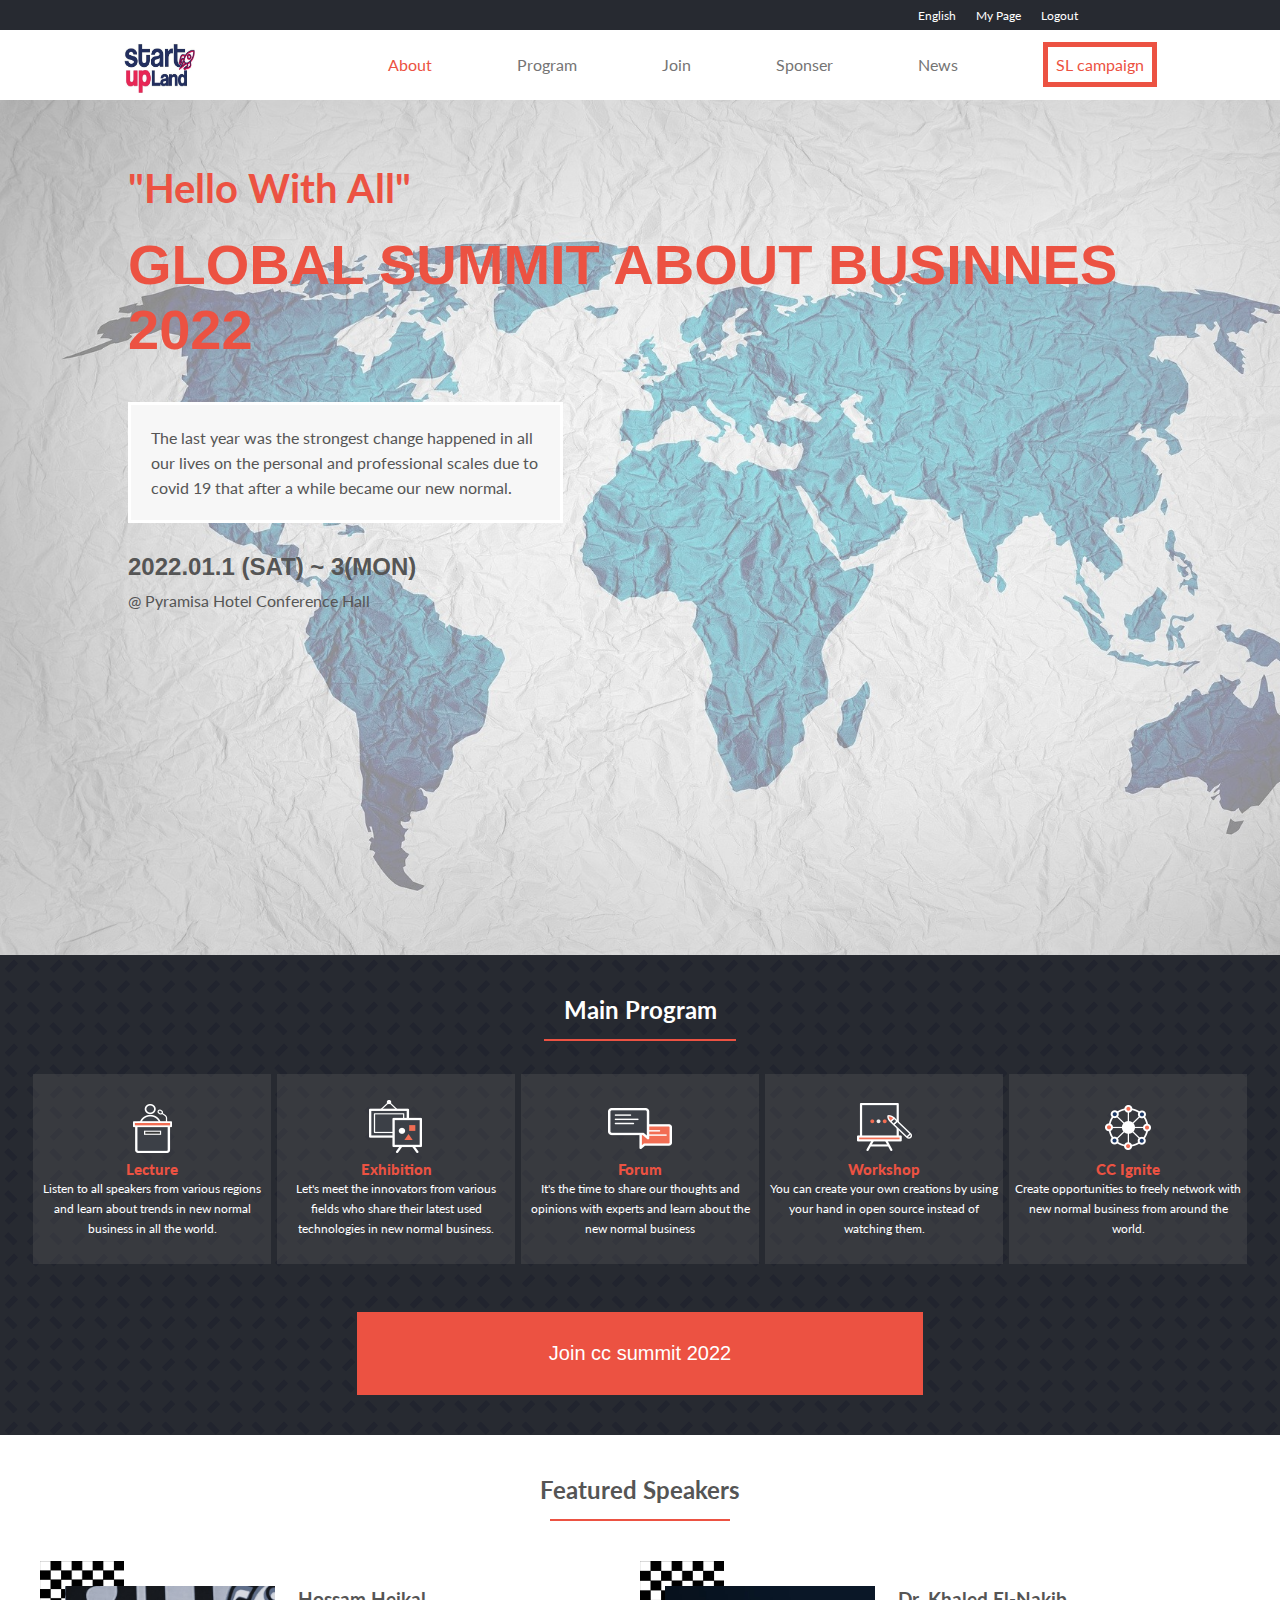
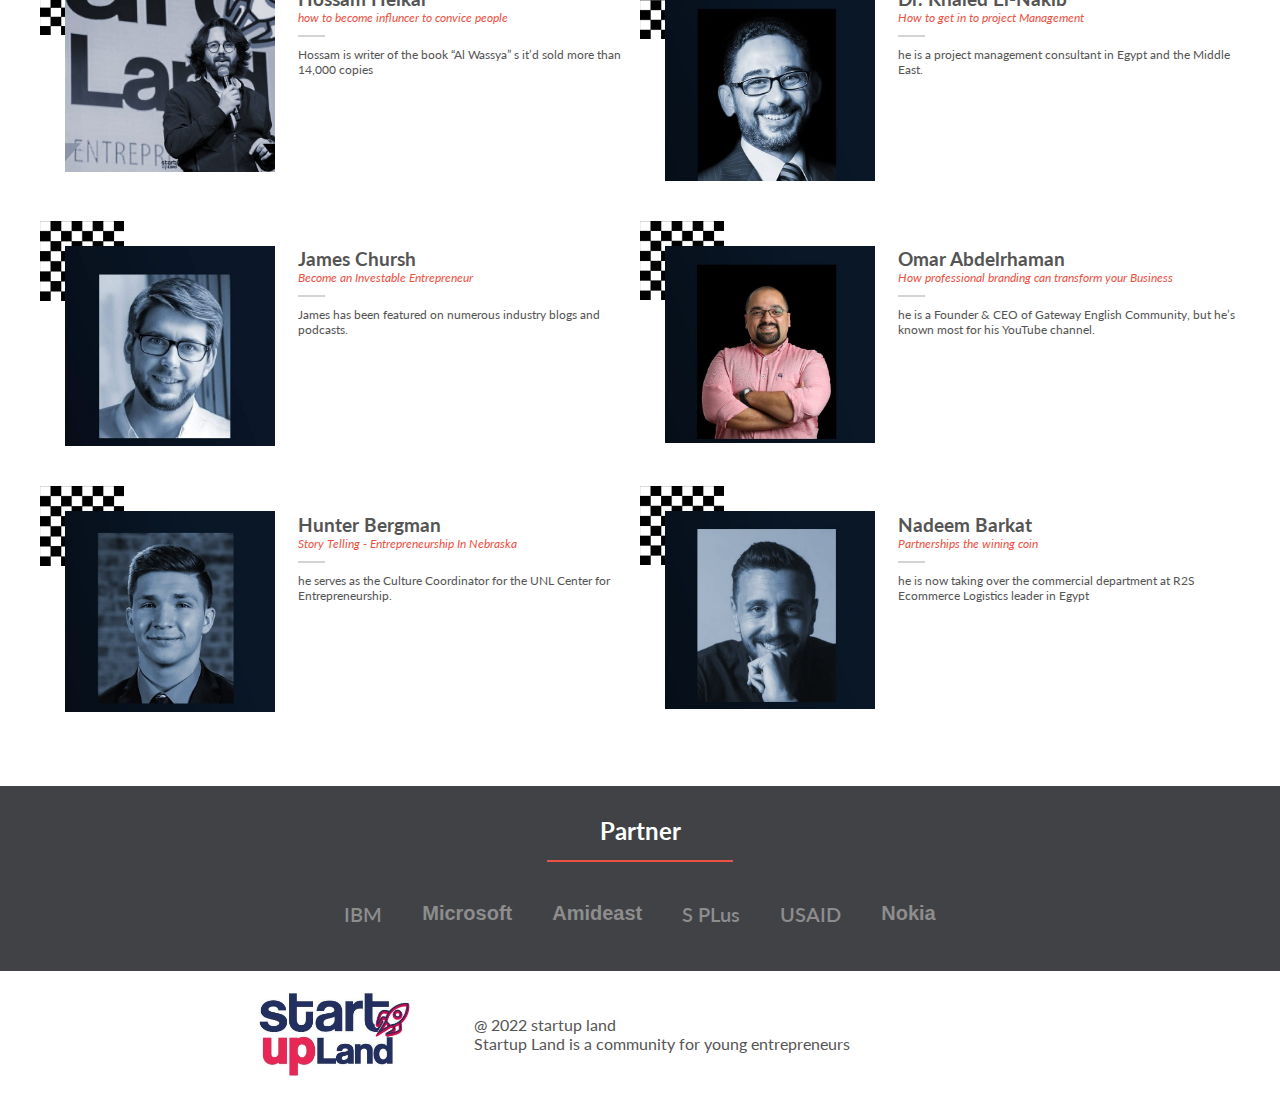
==== commit 52993ebb: "update" ====
--- a/index.html
+++ b/index.html
@@ -5,6 +5,7 @@
     <meta charset="UTF-8">
     <meta http-equiv="X-UA-Compatible" content="IE=edge">
     <meta name="viewport" content="width=device-width, initial-scale=1.0">
+    <meta property="og:image" content="IMG URL">
     <title>Home</title>
     <link rel="stylesheet" href="./styles/index.css" />
     <link rel="stylesheet" href="./styles/common.css" />
@@ -175,4 +176,4 @@
     <script src="./scripts/speakers.js"></script>
 </body>
 
-</html>+</html>
--- a/styles/common.css
+++ b/styles/common.css
@@ -38,6 +38,10 @@
   text-align: left;
 }
 
+a {
+  color: #757474;
+}
+
 .overlay-background a {
   padding: 15px;
   text-decoration: none;
@@ -69,10 +73,6 @@
   width: 60%;
 }
 
-a {
-  color: #757474;
-}
-
 .item-link {
   color: #ec5242;
 }
@@ -83,7 +83,6 @@
 
 @media screen and (min-width: 768px) {
   .social {
-    display: block;
     height: 30px;
     background-color: #272a31;
     color: #fff;
@@ -94,10 +93,6 @@
     justify-content: flex-end;
     align-items: center;
     padding-right: 15%;
-  }
-
-  a.one:link {
-    color: #ff0000;
   }
 
   .social > div {
